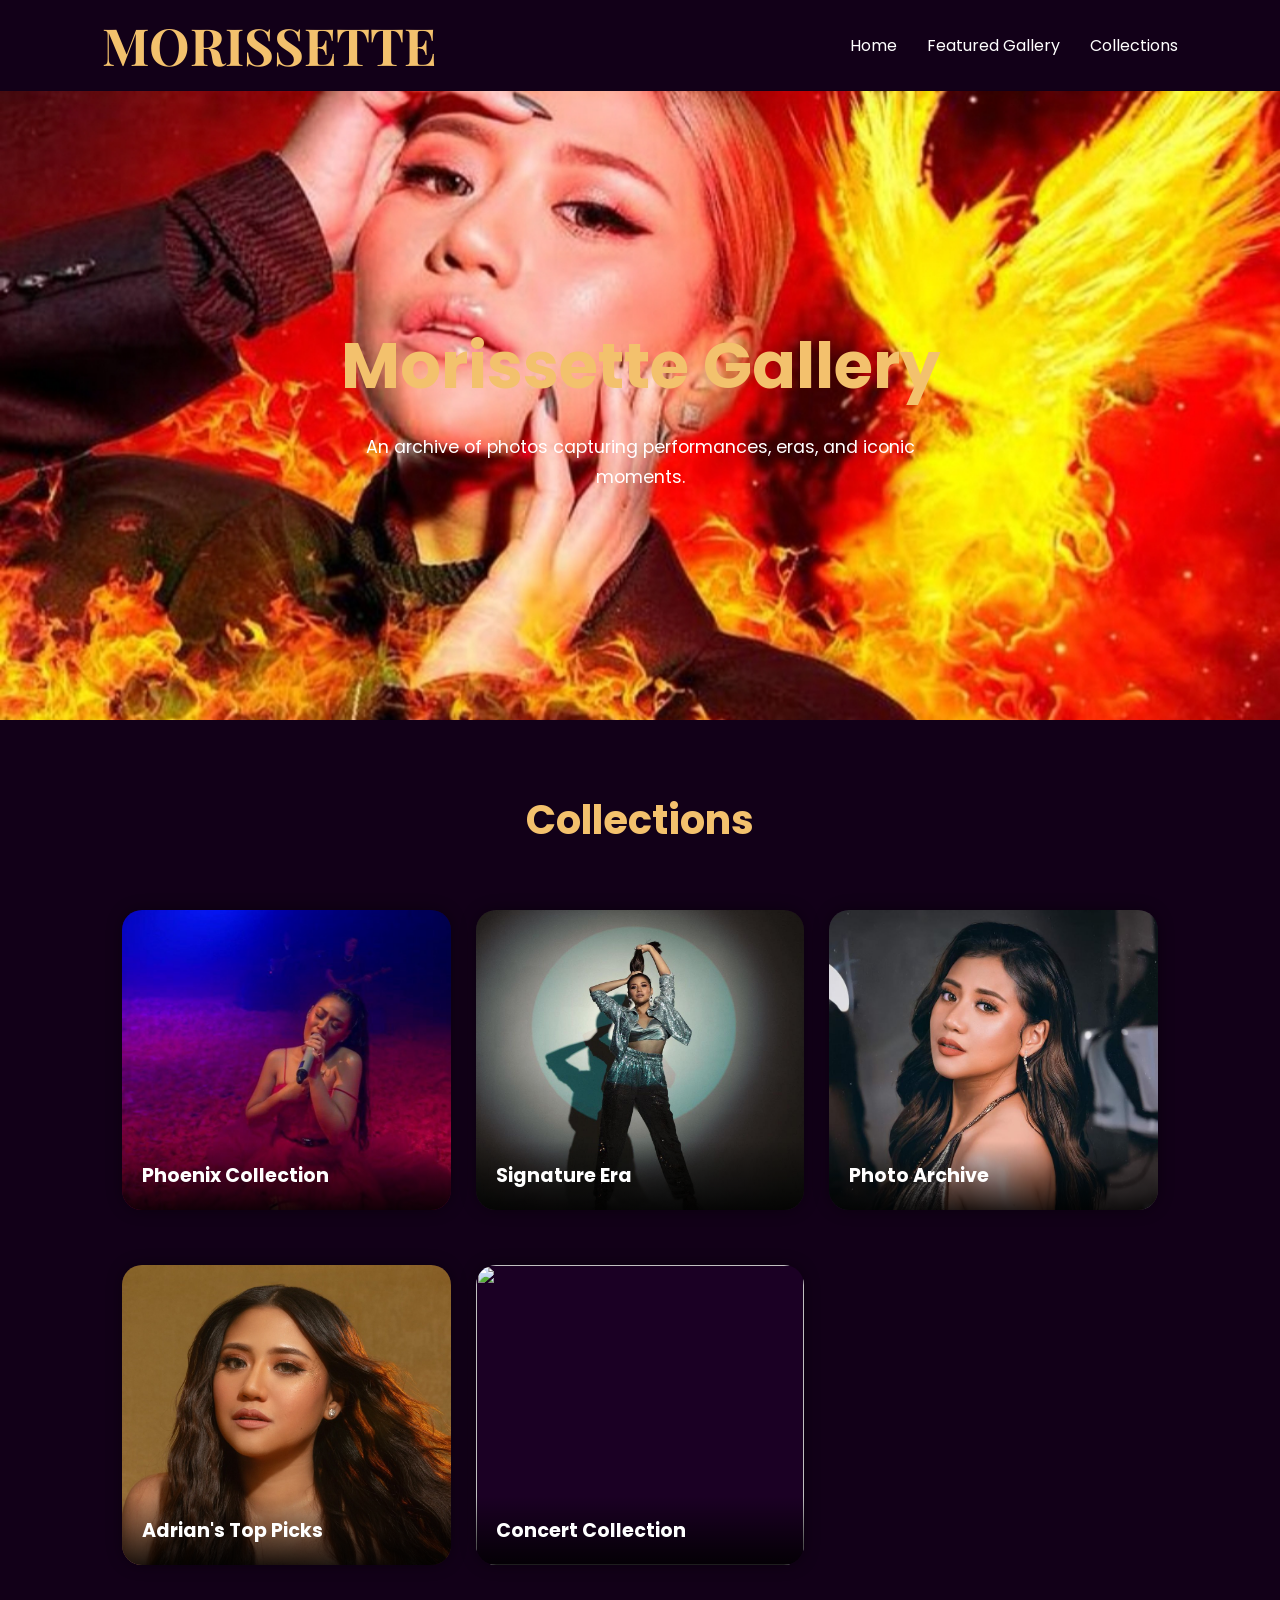
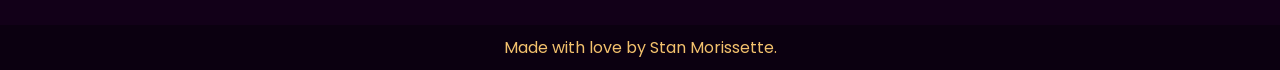
==== Gallery/photoshoot-collection.html @ b3c65b13 "Update photoshoot-collection.html" ====
<!DOCTYPE html>
<html lang="en">
<head>
  <meta charset="UTF-8" />
  <meta name="viewport" content="width=device-width, initial-scale=1.0"/>

  <title>Morissette Gallery</title>

  <link rel="stylesheet" href="../header.css">
  <link rel="stylesheet" href="Phototshoot.css">

  <!-- GOOGLE FONTS -->
  <link href="https://fonts.googleapis.com/css2?family=Playfair+Display:wght@700&family=Poppins:wght@300;400;500;600&display=swap" rel="stylesheet">
</head>

<body>

<!-- =========================
     HEADER
========================= -->

<header>

  <nav>

    <h1 class="logo">MORISSETTE</h1>

    <div class="menu-toggle" onclick="toggleMenu()">
      ☰
    </div>

    <ul class="nav-links">

      <li><a href="../index.html">Home</a></li>
      <li><a href="#featuredGallery">Featured Gallery</a></li>
       <li><a href="#collection">Collections</a></li>

    </ul>

  </nav>

</header>

<main class="page-content">
<section class="featured-gallery" id="featuredGallery">

  <div class="featured-slider"></div>
  
  <div class="featured-overlay">
    <h2>Morissette Gallery</h2>

   <p>
  An archive of photos capturing
  performances, eras, and iconic moments.
</p>
  </div>
 

</section>
</main>
<!-- =========================
     FEATURED SLIDESHOW
========================= -->




<!-- =========================
     ALBUMS
========================= -->

<section class="albums-section" id="collection">

  <h2>Collections</h2>

<div class="album-grid"> 

  <!-- PHOENIX -->
  <div class="album-card" onclick="openAlbum('phoenix')">

    <img src="PhoenixCollection/IMG_20260527_125858_194.jpg">

    <div class="album-info">
      <h3>Phoenix Collection</h3>
    </div>

  </div>


  <!-- SIGNATURE -->
  <div class="album-card" onclick="openAlbum('signature')">

    <img src="SignatureCollection/IMG_20260527_125844_451.jpg">

    <div class="album-info">
      <h3>Signature Era</h3>
    </div>

  </div>


  <!-- ARCHIVE -->
  <div class="album-card" onclick="openAlbum('archive')">

    <img src="PhotoArchive/IMG_20260527_125952_585.jpg">

    <div class="album-info">
      <h3>Photo Archive</h3>
    </div>

  </div>
 <!-- ADRIAN -->
  <div class="album-card" onclick="openAlbum('adrian')">

    <img src="Adrian/IMG_20260531_145000_772.jpg">

    <div class="album-info">
      <h3>Adrian's Top Picks</h3>
    </div>

  </div>

  <!-- CONCERTS -->
  <div class="album-card" onclick="openAlbum('concerts')">

    <img src="Images/Concerts/1.jpg">

    <div class="album-info">
      <h3>Concert Collection</h3>
    </div>

  </div>

</div>



<!-- POPUP MODAL -->

<div class="album-modal" id="albumModal">

  <span class="close-btn" onclick="closeAlbum()">&times;</span>

  <h2 id="albumTitle"></h2>

  <div class="popup-grid" id="popupGrid"></div>

</div>

</section>


<!-- =========================
     FOOTER
========================= -->

<footer>

  <p>
    Made with love by Stan Morissette.
  </p>

</footer>

<script src="PhotoScript.js"> </script>

</body>
</html>
---- header.css ----
/* ========================================
   GLOBAL NAVBAR
======================================== */

header{
  position:fixed;
  top:0;
  left:0;
  width:100%;
  z-index:1000;

  background:#120018;

  transition:0.3s ease;

}

nav{
  position:relative;

  display:flex;
  justify-content:space-between;
  align-items:center;

  padding:20px 8%;

  transition:0.3s ease;
  z-index: 999
}

/* LOGO */

.logo{
  font-family:'Playfair Display', serif;
  color:#f3c16d;

  font-size:clamp(32px,4vw,80px);
  line-height:1;

  transition:0.3s ease;
}

/* NAV LINKS */

.nav-links{
  display:flex;
  align-items:center;
  gap:30px;

  list-style:none;
}

/* LINKS */

nav a{
  text-decoration:none;
  color:white;

  transition:0.3s ease;
}

nav a:hover{
  color:#f3c16d;
}

/* HAMBURGER */

.menu-toggle{
  display:none;

  font-size:32px;
  color:#f3c16d;

  cursor:pointer;

  flex-shrink:0;
  order:2;

  position:relative;
  z-index:2000;
}

/* SHRINK EFFECT */

header.shrink nav{
  padding:10px 8%;
}

header.shrink .logo{
  font-size:40px;
}

header.shrink .nav-links{
  gap:15px;
}

/* MOBILE NAV */

@media(max-width:768px){

  nav{
    flex-wrap:wrap;
    padding:15px 8%;
  }

  .menu-toggle{
    display:block;
  }

  .nav-links{
    display:none;

    position:absolute;
    top:100%;
    left:0;

    width:100%;

    flex-direction:column;
    text-align:center;
    gap:15px;

    margin-top:15px;
    padding:20px 0;

    background:#120018;
  }

  .nav-links.show{
    display:flex;
  }

}




/* ========================================
   GLOBAL
======================================== */

html,
body{
  height:100%;
}

body{
  min-height:100vh;
  display:flex;
  flex-direction:column;

  font-family:'Poppins', sans-serif;
  background:#120018;
  color:white;
}

main{
  flex:1;
}



/* ========================================
   FOOTER
======================================== */

footer{
  padding:10px;

  text-align:center;

  background:#0b0010;
  color:#f3c16d;
}
---- Gallery/Phototshoot.css ----
/* =========================
   GLOBAL
========================= */

*{
  margin:0;
  padding:0;
  box-sizing:border-box;
}

body{
  font-family:'Poppins', sans-serif;
  background:#120018;
  color:white;
}

.page-content{
  margin-top:90px;
}

 #featuredGallery,
 #collection{
  scroll-margin-top:90px;
}

/* =========================
   ALBUM SECTION
========================= */

.albums-section{
  padding:10px 8%;
  position:relative;
}

.albums-section h2{
  text-align:center;
  font-size:2.5rem;
  margin-bottom:40px;
  color:#f3c16d;
  margin-top: 60PX;
}

/* GRID */

.album-grid{
  display:grid;
  grid-template-columns:repeat(auto-fit,minmax(250px,1fr));
  gap:25px;
  padding:20px;
}

/* CARD */

.album-card{
  position:relative;
  overflow:hidden;
  border-radius:20px;
  background:#1b0024;
  text-decoration:none;
  cursor:pointer;
  transition:0.4s ease;
  box-shadow:0 0 15px rgba(0,0,0,0.4);
  margin-bottom: 30px;
}

.album-card:hover{
  transform:translateY(-8px);
}

.album-card img{
  width:100%;
  height:300px;
  object-fit:cover;
  object-position:center top;
  display:block;
  transition:0.4s ease;
}

.album-card:hover img{
  transform:scale(1.05);
}

/* INFO */

.album-info{
  position:absolute;
  bottom:0;
  width:100%;
  padding:20px;
  background:linear-gradient(to top, rgba(0,0,0,0.85), transparent);
}

.album-info h3{
  color:#fff;
  font-size:1.2rem;
}

.album-info p{
  color:#ddd;
  font-size:0.95rem;
  line-height:1.6;
}

/* =========================
   FEATURED SLIDESHOW
========================= */

.featured-gallery{
  position:relative;
  width:100%;
  height:70vh;

  display:flex;
  justify-content:center;
  align-items:center;

  overflow:hidden;
}



/* SLIDER */

.featured-slider{
  position:relative;
  width:90%;
  height:500px;
  overflow:hidden;
}

/* SLIDES BASE */

.featured-slider{
  position:relative;
  width:100%;
  height:100%;
}

.featured-slide{
  position:absolute;
  inset:0;
  opacity:0;
  transition:opacity .8s ease;
}

.featured-slide.active{
  opacity:1;
  z-index:2;
}

.featured-slide img{
  width:100%;
  height:100%;
  object-fit:cover;
  object-position:center 20%;
  display:block;
}

/* ACTIVE / PREV / NEXT */

/* OVERLAY TEXT */

.featured-overlay{
  position:absolute;
  inset:0;
  z-index:10;

  display:flex;
  flex-direction:column;
  justify-content:center;
  align-items:center;

  text-align:center;
  padding:20px;
}

.featured-overlay h2{
  font-size:4rem;
  color:#f3c16d;
  margin-bottom:20px;
}

.featured-overlay p{
  max-width:600px;
  font-size:1.1rem;
  line-height:1.7;
}

/* =========================
   RESPONSIVE
========================= */

@media (max-width:1024px){

  .featured-overlay h2{
    font-size:3rem;
  }

  .featured-overlay p{
    font-size:1rem;
  }
}

@media (max-width:768px){

  .featured-gallery{
    height:60vh;
  }

   .featured-overlay{
    height:60vh;
  }
  .featured-overlay h2{
    font-size:2.2rem;
  }

  .featured-overlay p{
    font-size:0.9rem;
  }

  .album-card img{
    height:340px;
  }

.albums-section{
  margin-top: 15px;
  padding:10px 8%;
  position:relative;
}


}

@media (max-width:480px){

  .featured-overlay h2{
    font-size:1.8rem;
  }

  .album-card img{
    height:200px;
  }

  .album-info h3{
    font-size:1.1rem;
  }

  .album-info p{
    font-size:0.85rem;
  }
}

/* =========================
   MODAL
========================= */

.album-modal{
  position:fixed;
  inset:0;
  background:rgba(0,0,0,0.96);
  z-index:9999;

  opacity:0;
  visibility:hidden;

  transition:0.35s ease;

  overflow-y:auto;
  padding:90px 5% 50px;
}

.album-modal.active{
  opacity:1;
  visibility:visible;
}

.album-modal h2{
  text-align:center;
  margin-bottom:40px;
  font-size:2rem;
  color:white;
}

/* POPUP GRID */

.popup-grid{
  display:grid;
  grid-template-columns:repeat(auto-fit,minmax(220px,1fr));
  gap:20px;
}

.popup-grid img{
  width:100%;
  border-radius:18px;
  object-fit:cover;
  transition:0.3s;
}

.popup-grid img:hover{
  transform:scale(1.03);
}

/* CLOSE BUTTON */

.close-btn{
  position:fixed;
  top:20px;
  right:30px;
  font-size:3rem;
  color:white;
  cursor:pointer;
  z-index:10000;
  transition:0.3s;
}

.close-btn:hover{
  transform:rotate(90deg);
}
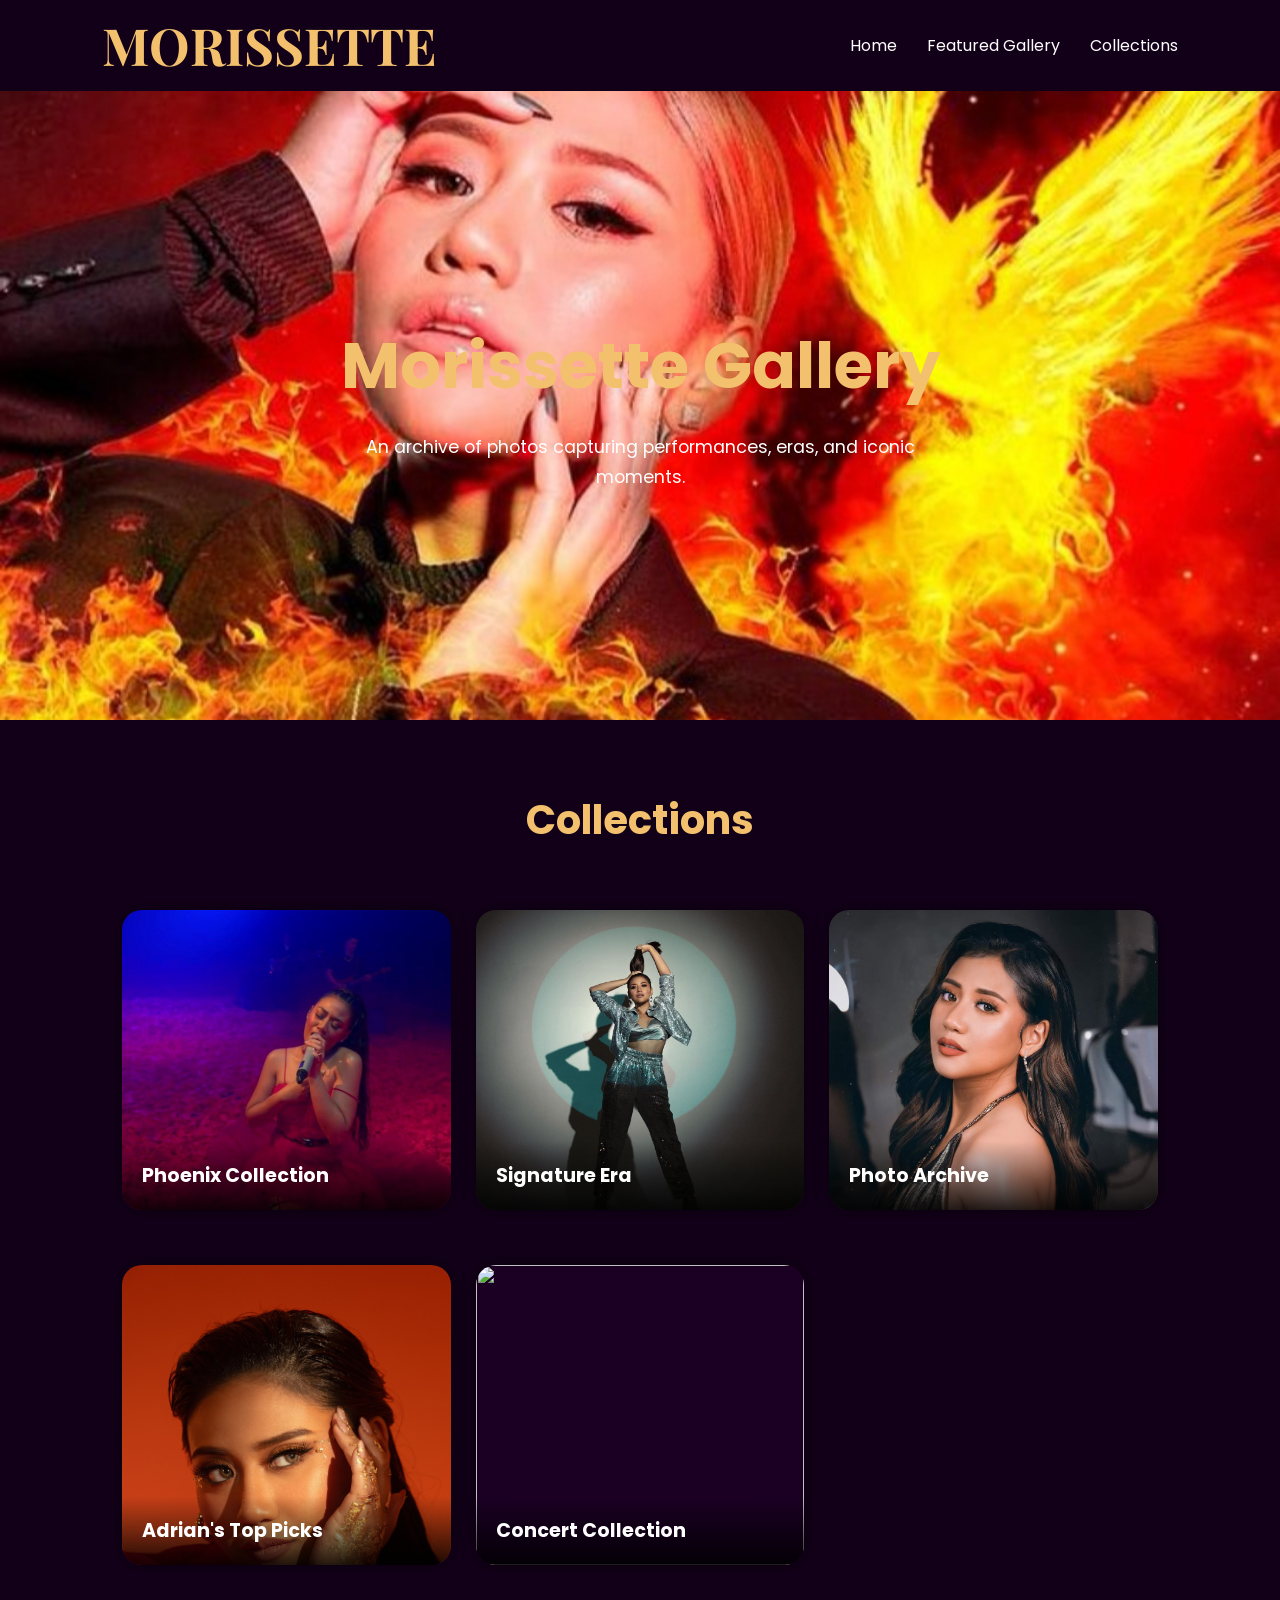
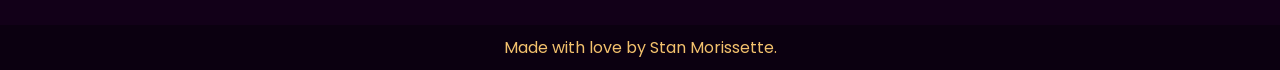
==== commit 1da20a17: "Update photoshoot-collection.html" ====
--- a/Gallery/photoshoot-collection.html
+++ b/Gallery/photoshoot-collection.html
@@ -112,7 +112,7 @@
  <!-- ADRIAN -->
   <div class="album-card" onclick="openAlbum('adrian')">
 
-    <img src="Adrian/IMG_20260531_145000_772.jpg">
+    <img src="Adrian/IMG_20260531_145129_181.jpg">
 
     <div class="album-info">
       <h3>Adrian's Top Picks</h3>
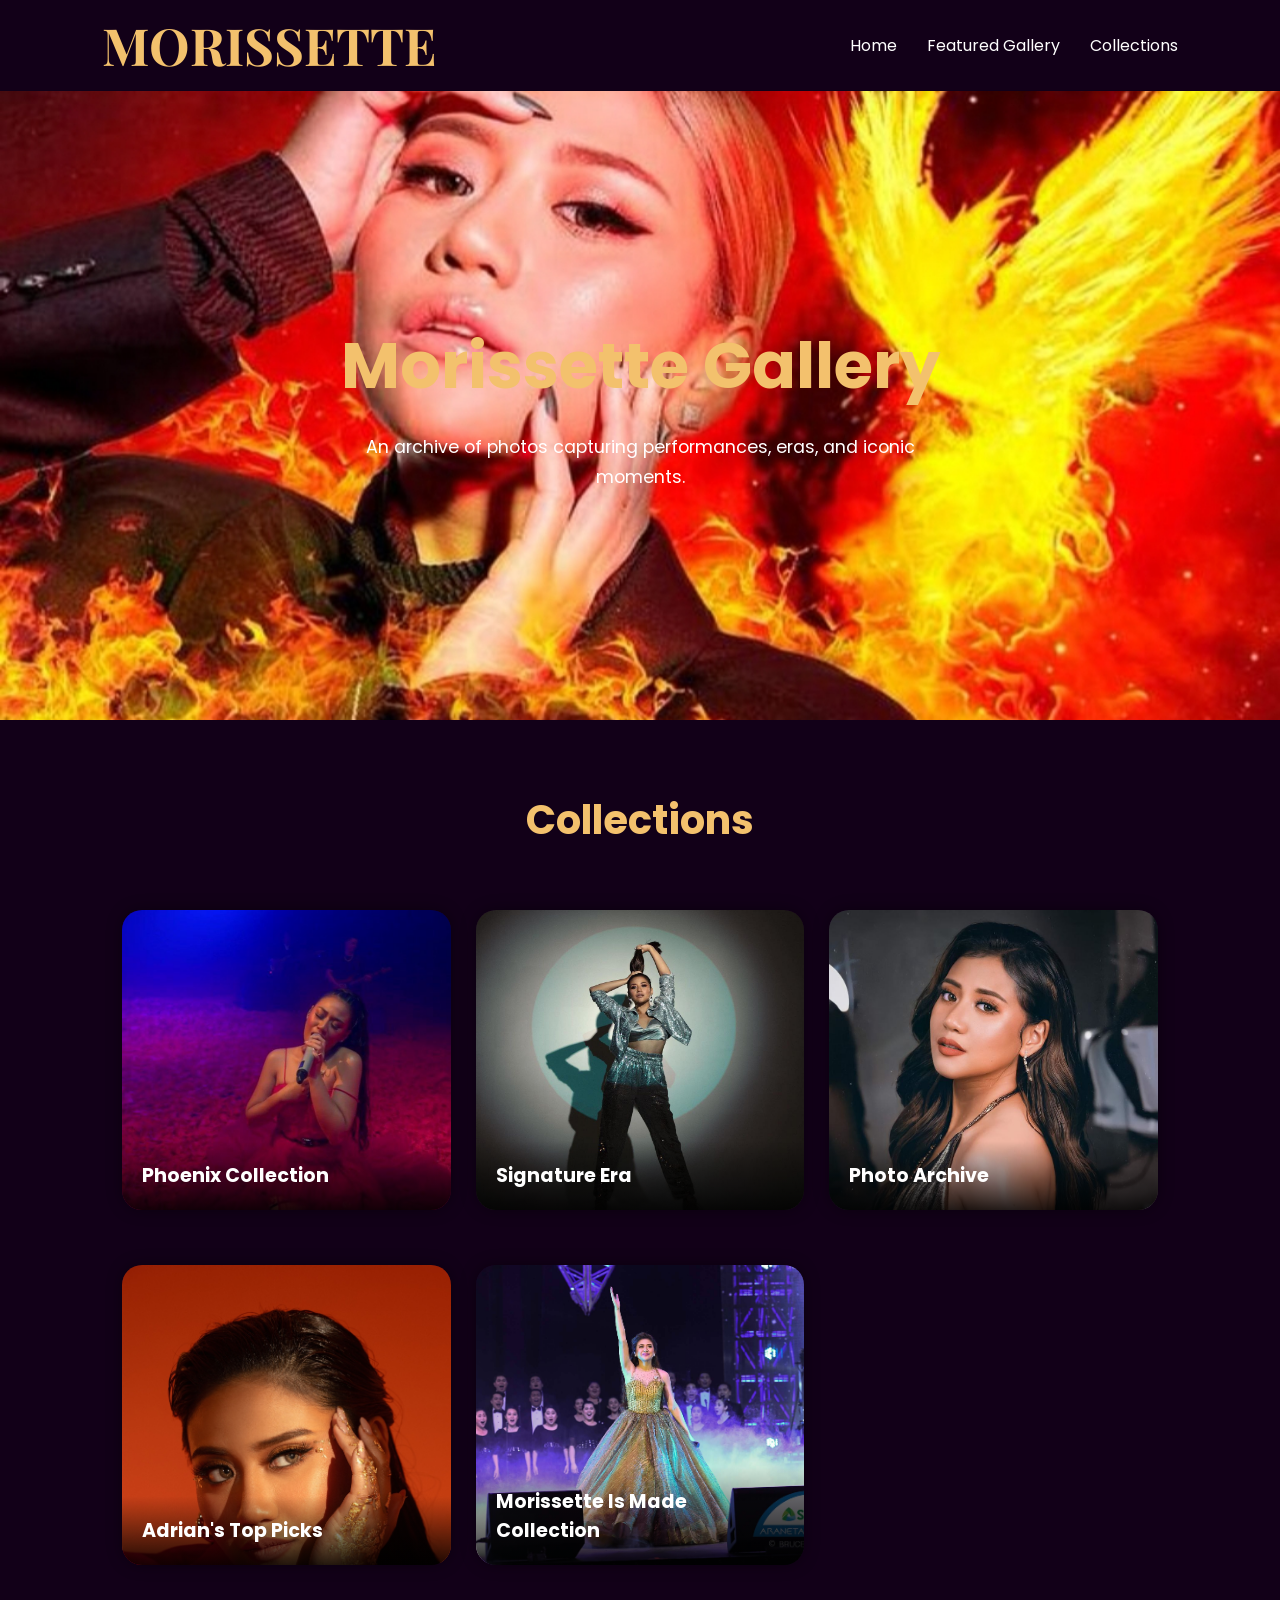
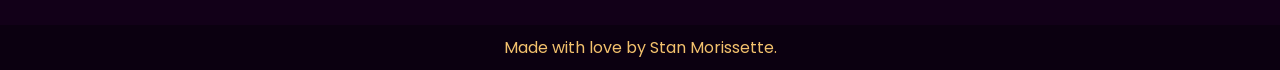
==== commit bbe85396: "Update photoshoot-collection.html" ====
--- a/Gallery/photoshoot-collection.html
+++ b/Gallery/photoshoot-collection.html
@@ -123,10 +123,10 @@
   <!-- CONCERTS -->
   <div class="album-card" onclick="openAlbum('concerts')">
 
-    <img src="Images/Concerts/1.jpg">
+    <img src="MorissetteIsMade/IMG_20260531_144338_233.jpg">
 
     <div class="album-info">
-      <h3>Concert Collection</h3>
+      <h3>Morissette Is Made Collection</h3>
     </div>
 
   </div>
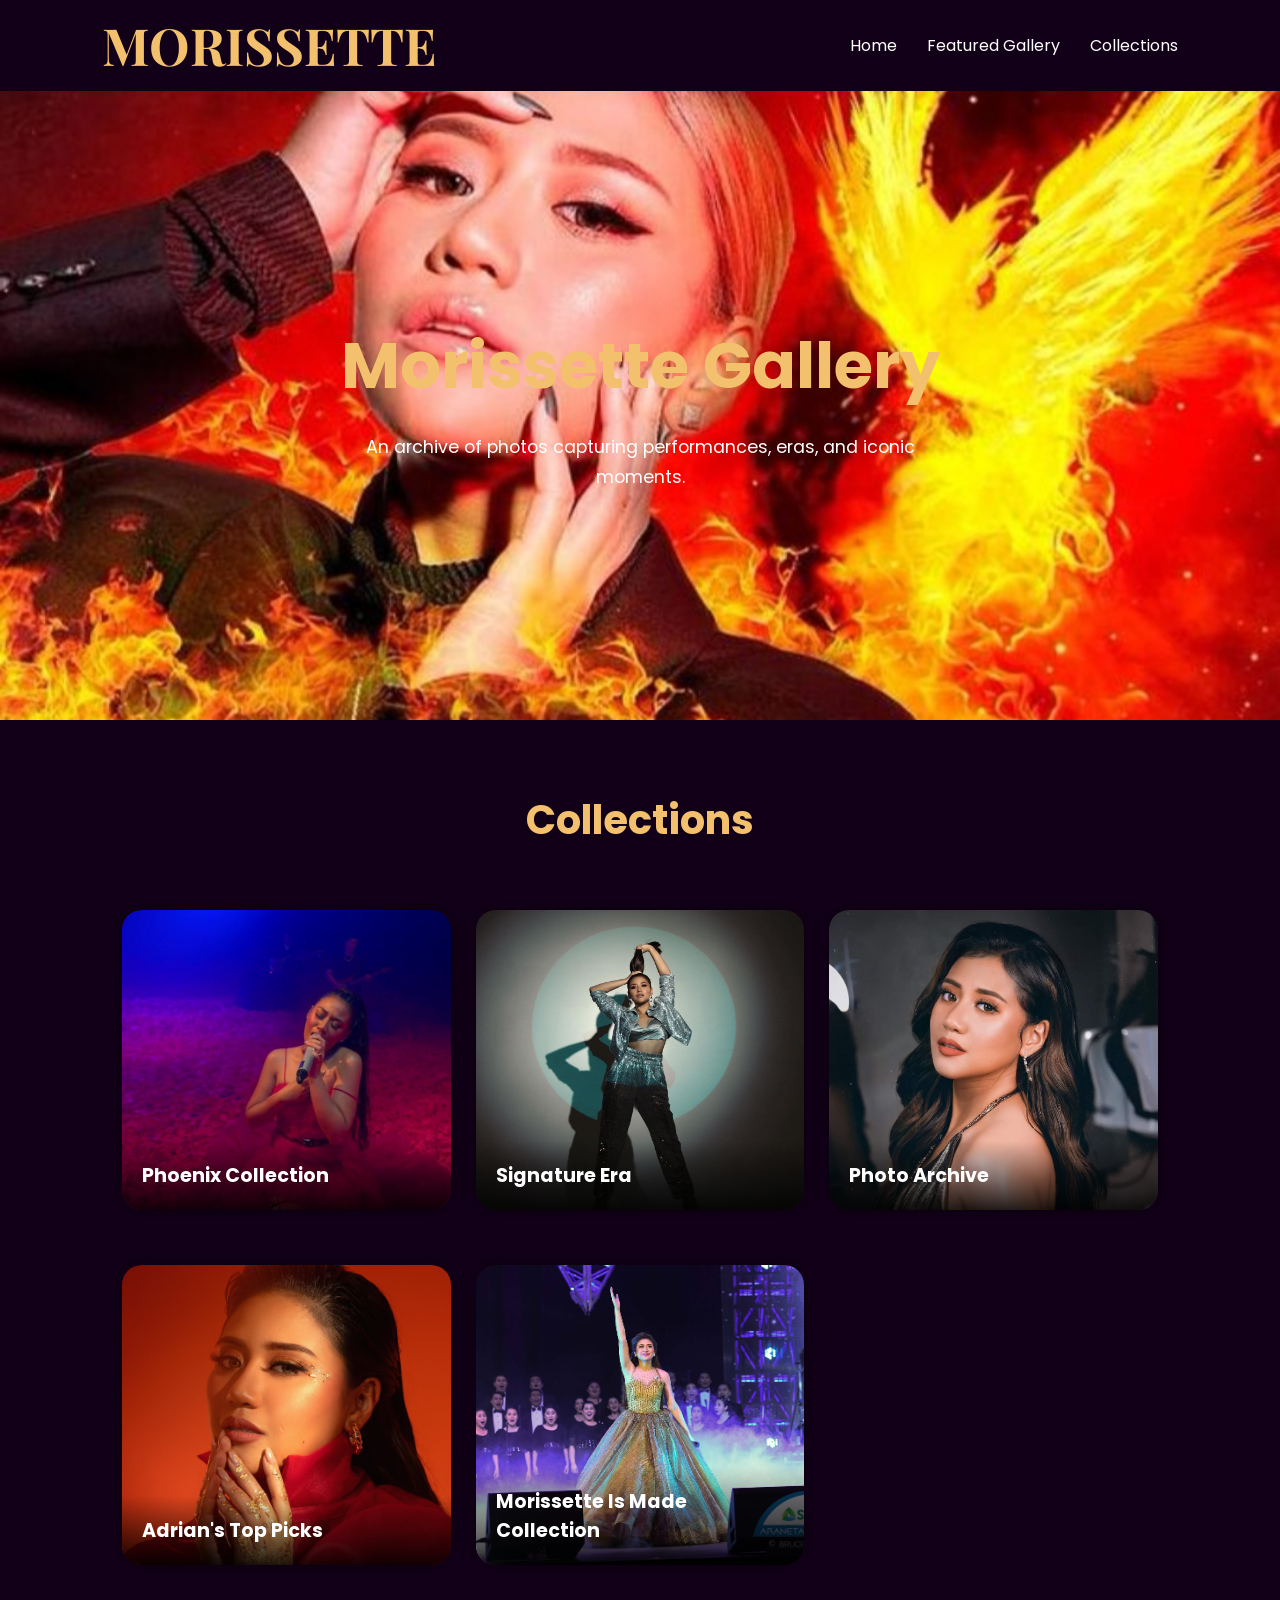
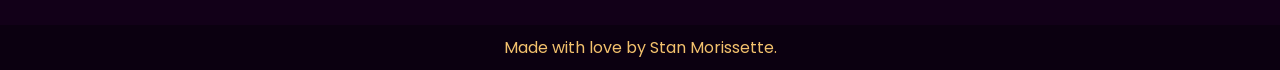
==== commit 247f7273: "Update photoshoot-collection.html" ====
--- a/Gallery/photoshoot-collection.html
+++ b/Gallery/photoshoot-collection.html
@@ -112,7 +112,7 @@
  <!-- ADRIAN -->
   <div class="album-card" onclick="openAlbum('adrian')">
 
-    <img src="Adrian/IMG_20260531_145129_181.jpg">
+    <img src="Adrian/20260531_162906.jpg">
 
     <div class="album-info">
       <h3>Adrian's Top Picks</h3>
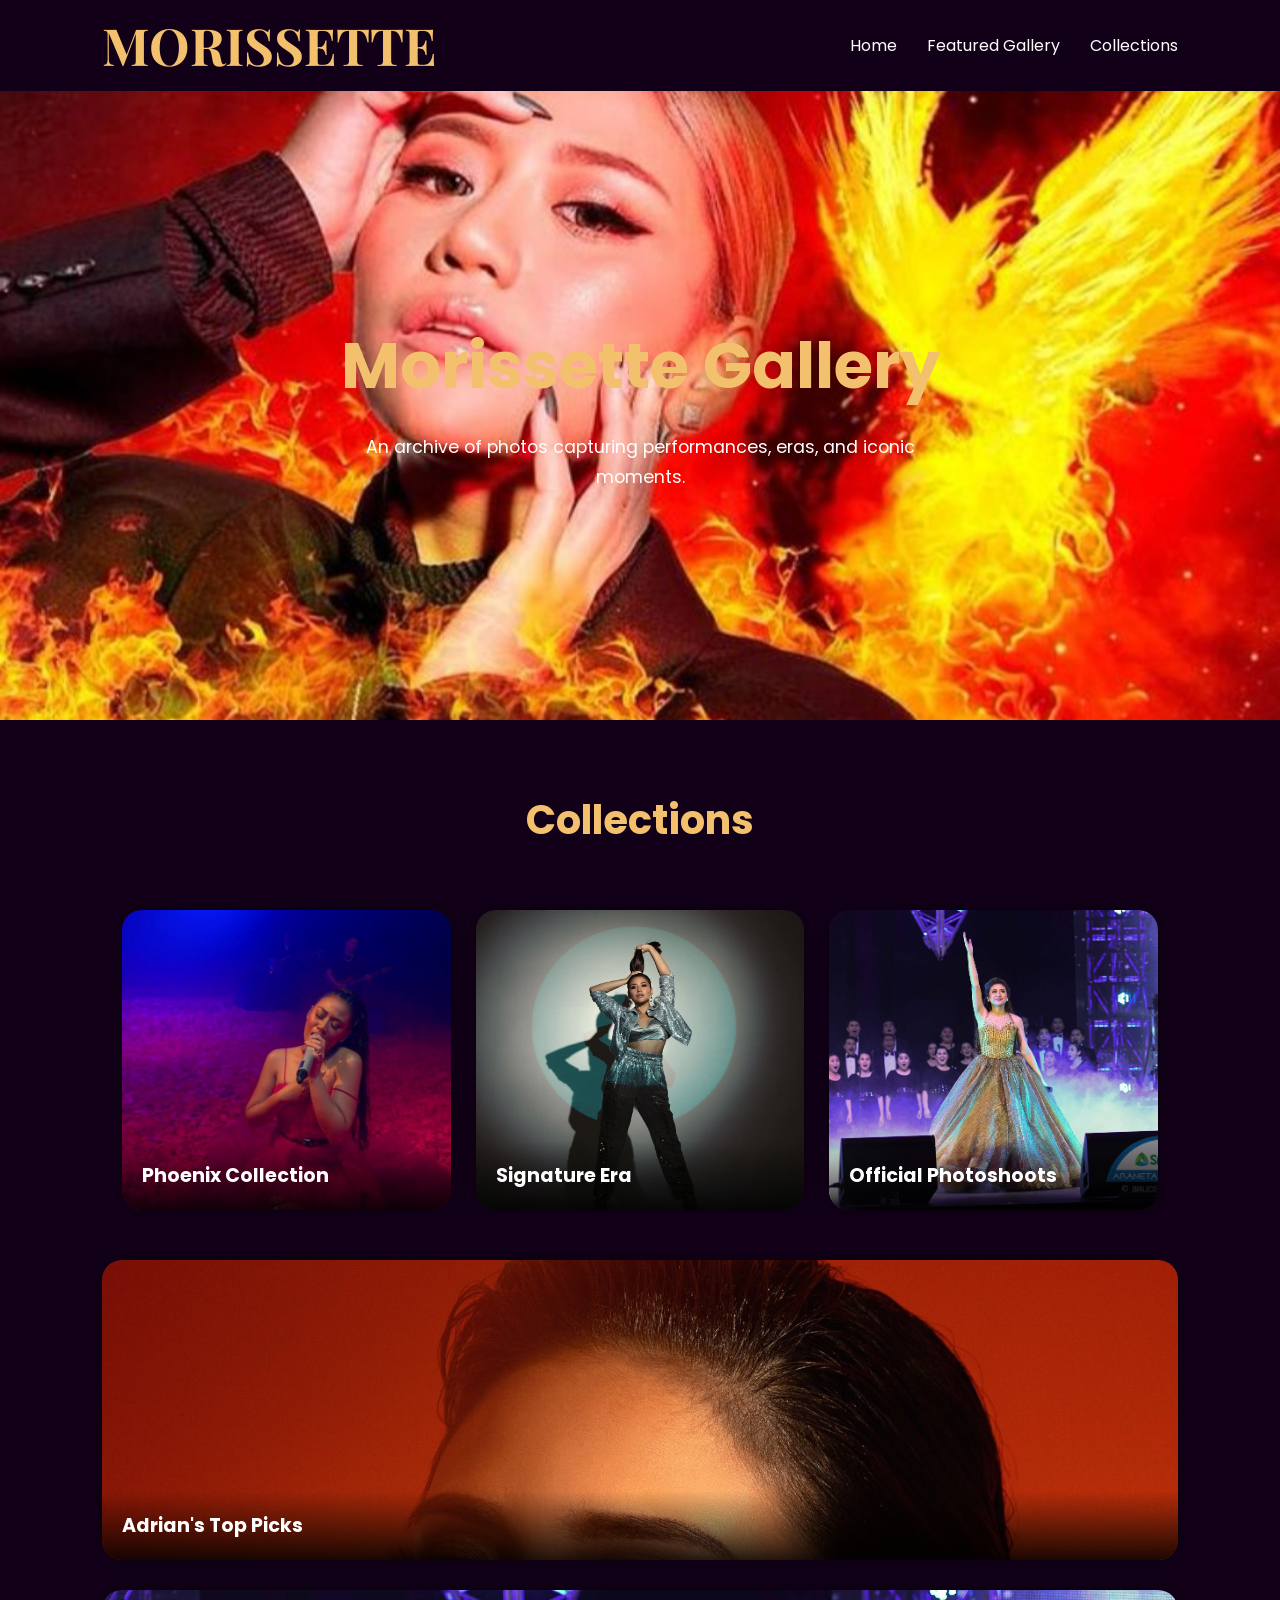
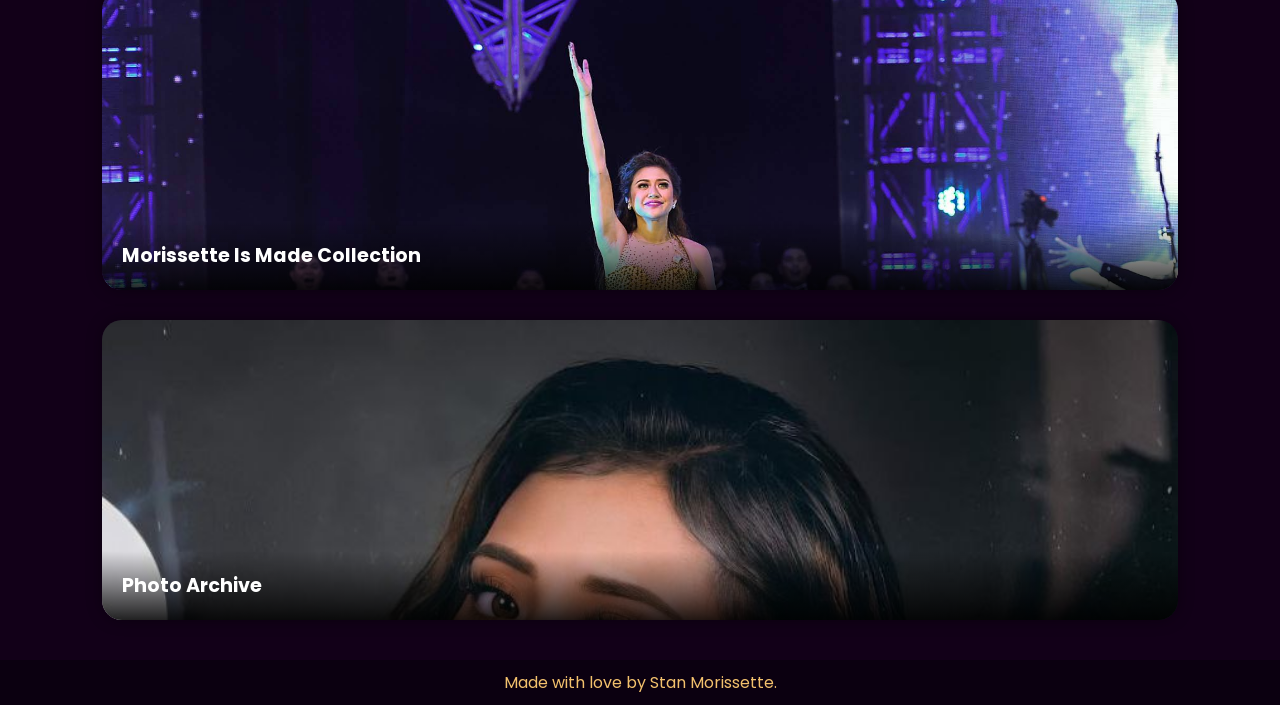
==== commit 31bed152: "Update photoshoot-collection.html" ====
--- a/Gallery/photoshoot-collection.html
+++ b/Gallery/photoshoot-collection.html
@@ -98,15 +98,19 @@
 
   </div>
 
+    <!-- CONCERTS -->
+  <div class="album-card" onclick="openAlbum('photoshoot')">
 
-  <!-- ARCHIVE -->
-  <div class="album-card" onclick="openAlbum('archive')">
-
-    <img src="PhotoArchive/IMG_20260527_125952_585.jpg">
+    <img src="MorissetteIsMade/IMG_20260531_144338_233.jpg">
 
     <div class="album-info">
-      <h3>Photo Archive</h3>
+      <h3>Official Photoshoots</h3>
     </div>
+
+  </div>
+
+
+
 
   </div>
  <!-- ADRIAN -->
@@ -130,6 +134,15 @@
     </div>
 
   </div>
+
+    <!-- ARCHIVE -->
+  <div class="album-card" onclick="openAlbum('archive')">
+
+    <img src="PhotoArchive/IMG_20260527_125952_585.jpg">
+
+    <div class="album-info">
+      <h3>Photo Archive</h3>
+    </div>
 
 </div>
 
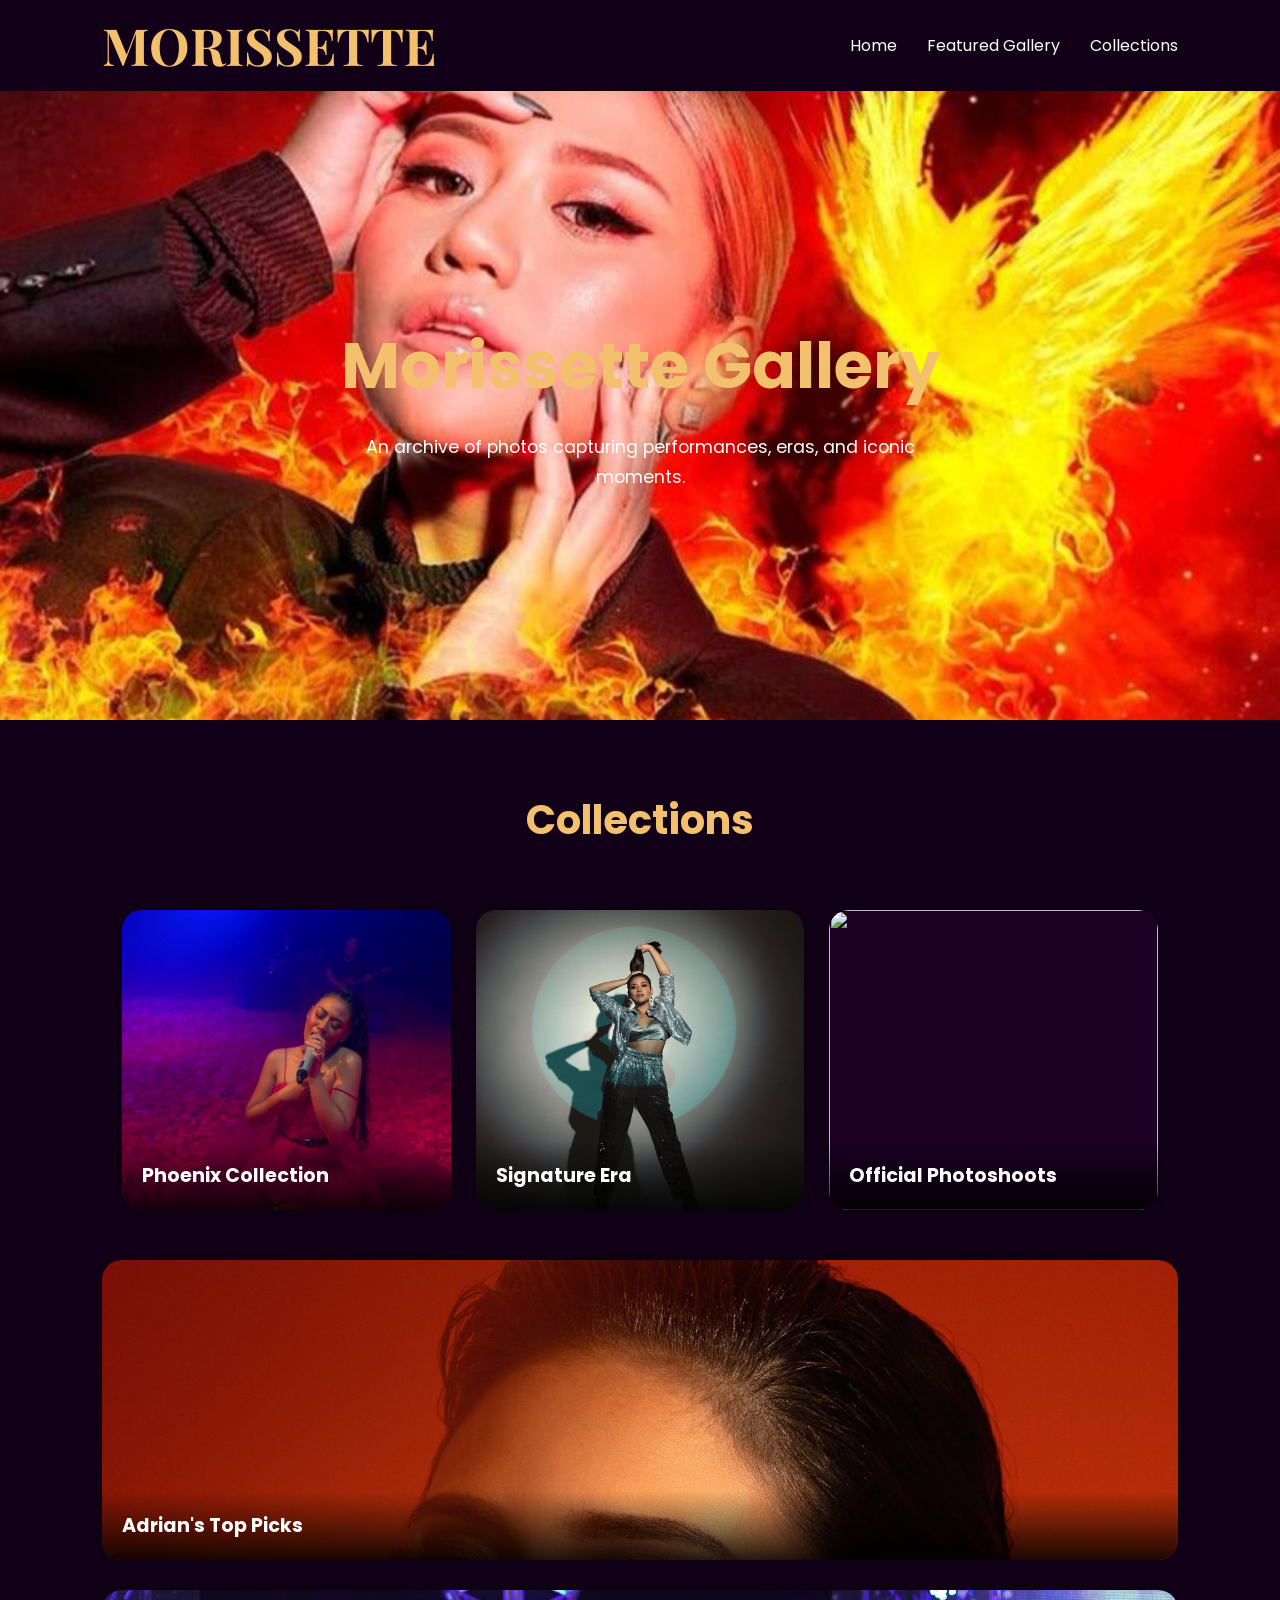
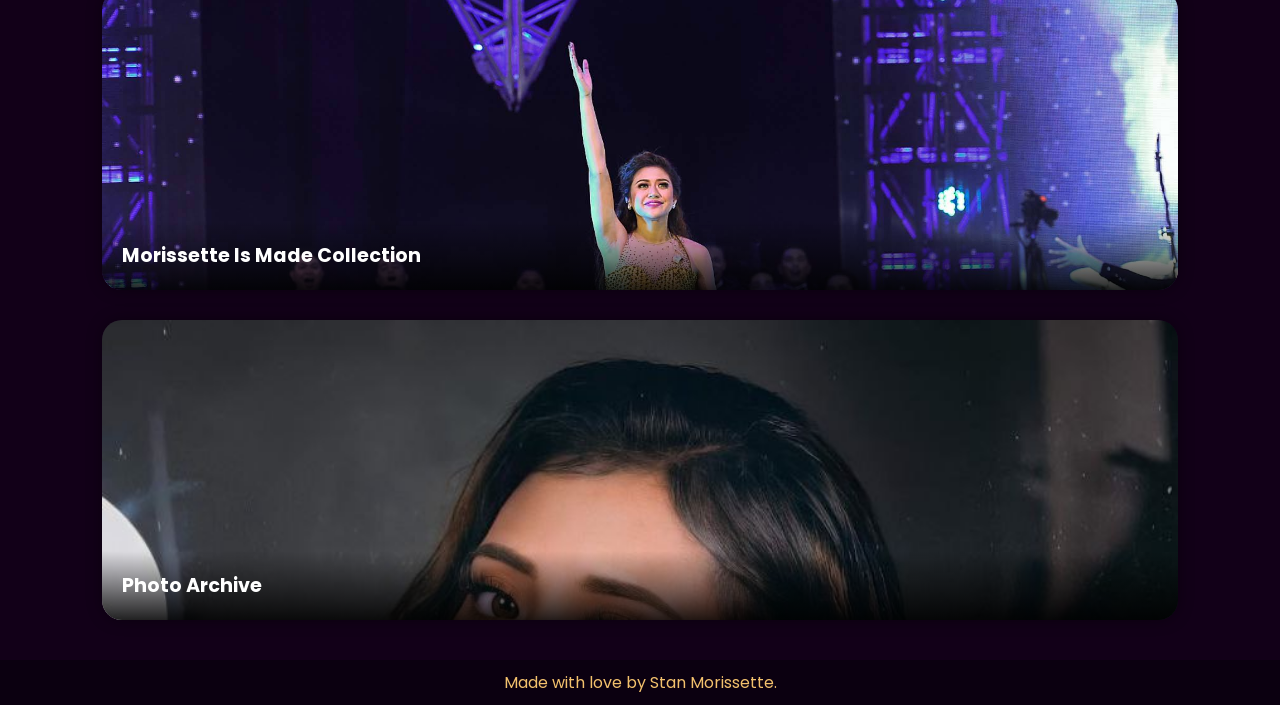
==== commit f01fedc4: "Update photoshoot-collection.html" ====
--- a/Gallery/photoshoot-collection.html
+++ b/Gallery/photoshoot-collection.html
@@ -101,7 +101,7 @@
     <!-- CONCERTS -->
   <div class="album-card" onclick="openAlbum('photoshoot')">
 
-    <img src="MorissetteIsMade/IMG_20260531_144338_233.jpg">
+    <img src="OfficialPhotoshoot/IMG_20260531_145023_784.jpg">
 
     <div class="album-info">
       <h3>Official Photoshoots</h3>
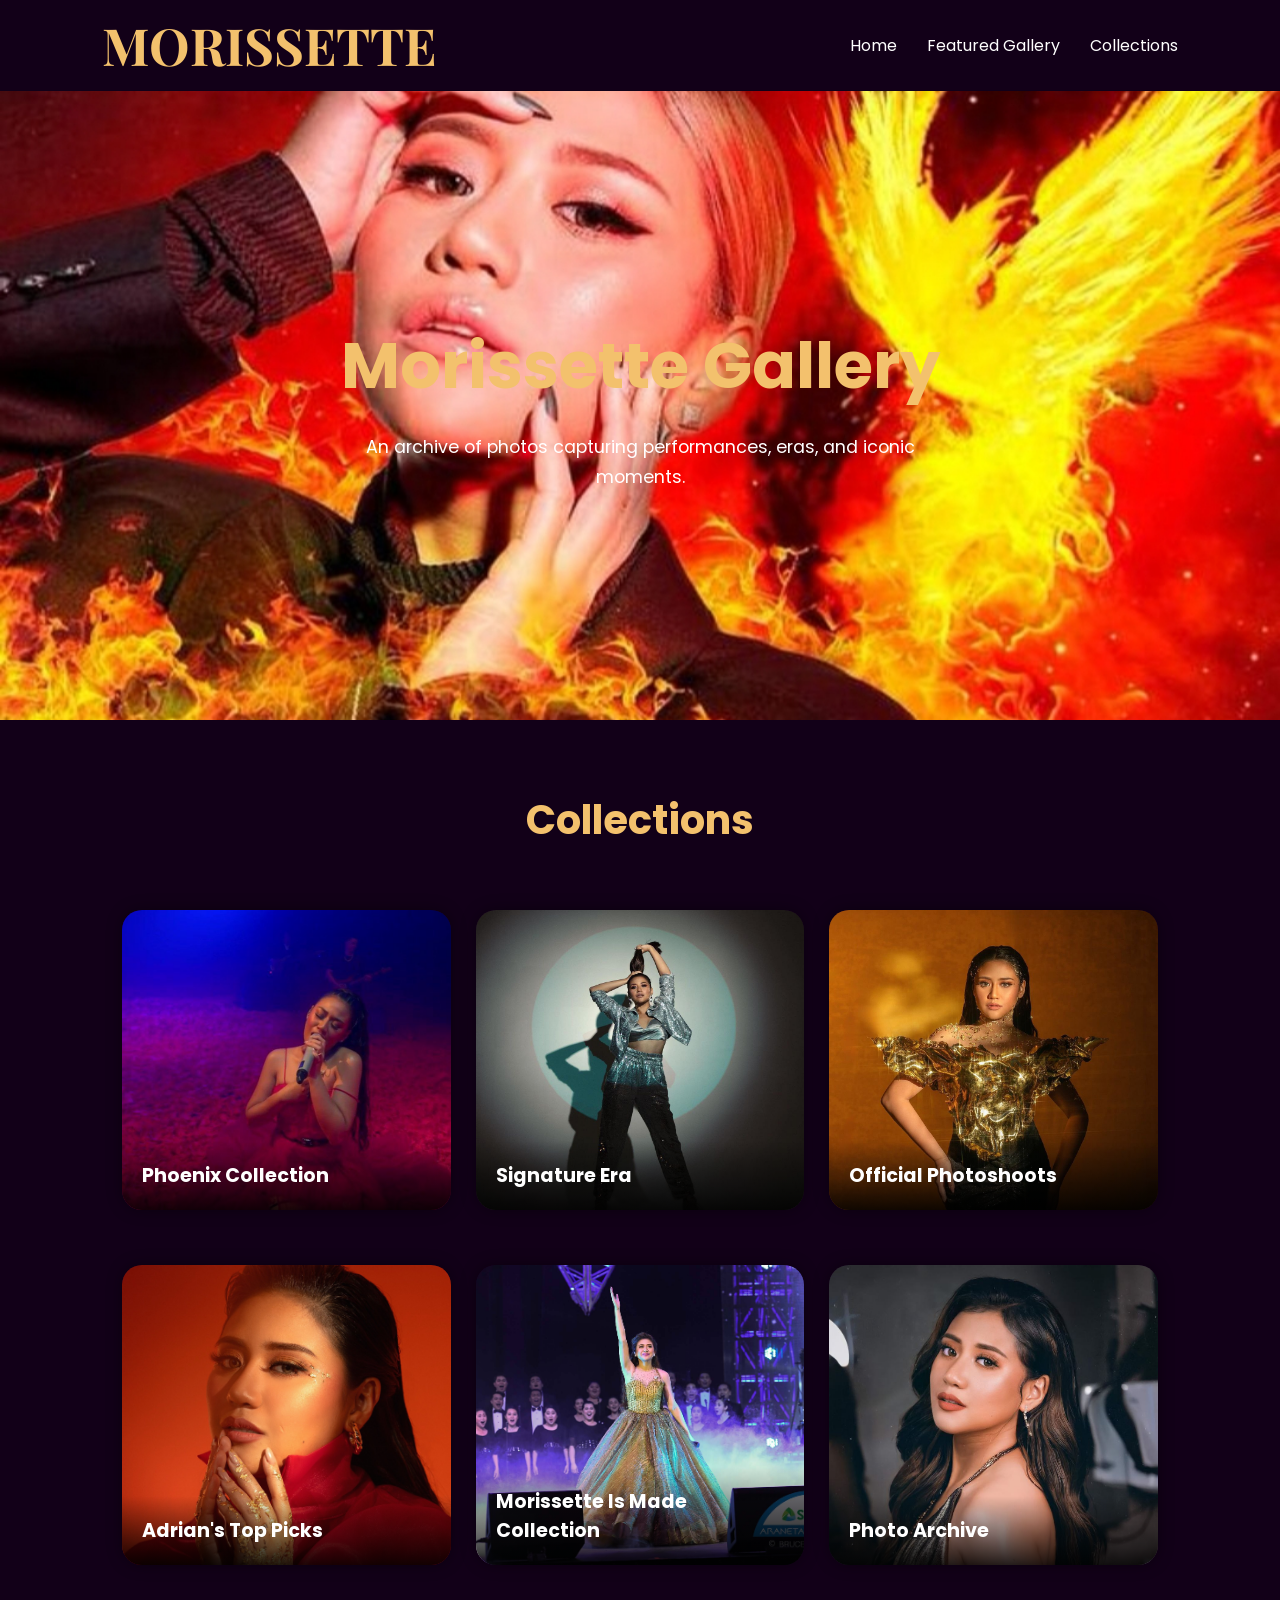
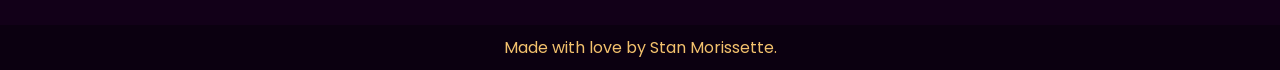
==== commit 4fb97532: "Update photoshoot-collection.html" ====
--- a/Gallery/photoshoot-collection.html
+++ b/Gallery/photoshoot-collection.html
@@ -109,10 +109,6 @@
 
   </div>
 
-
-
-
-  </div>
  <!-- ADRIAN -->
   <div class="album-card" onclick="openAlbum('adrian')">
 
@@ -146,6 +142,7 @@
 
 </div>
 
+</div>
 
 
 <!-- POPUP MODAL -->
@@ -159,6 +156,7 @@
   <div class="popup-grid" id="popupGrid"></div>
 
 </div>
+
 
 </section>
 
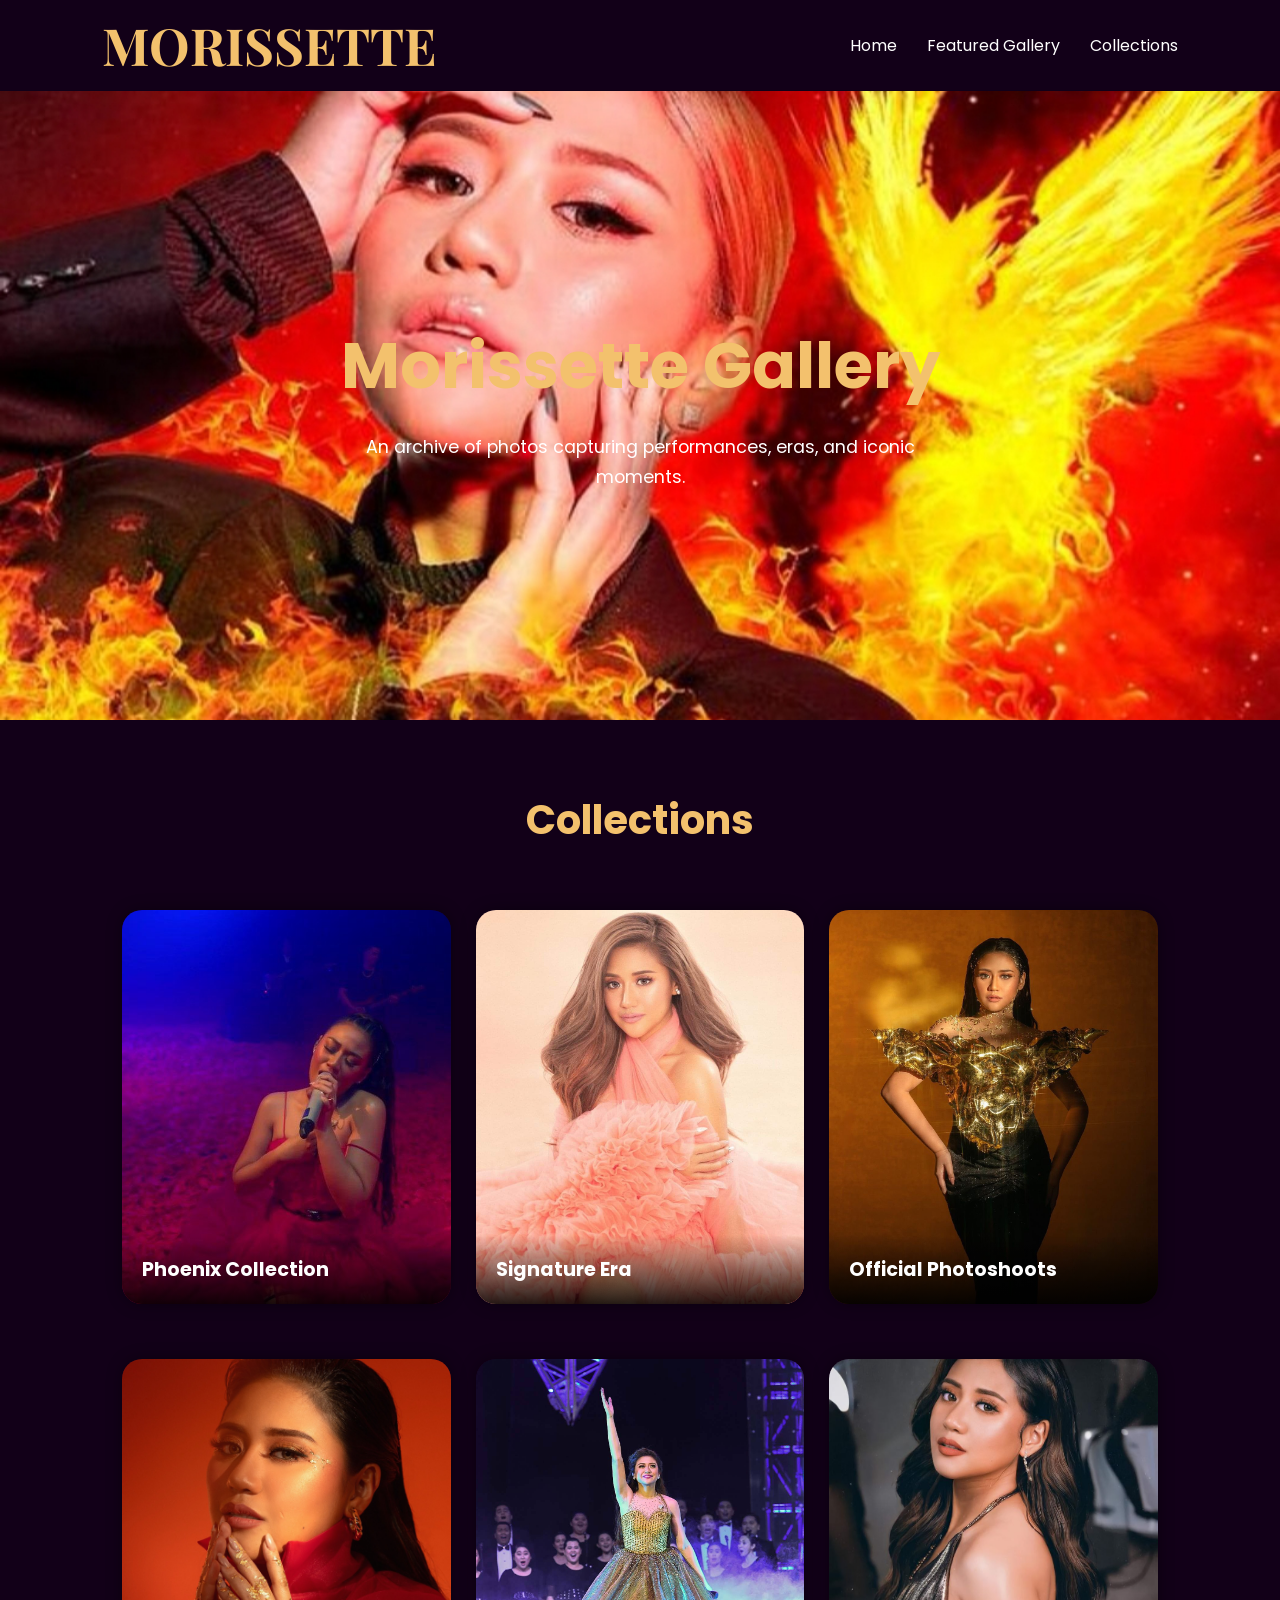
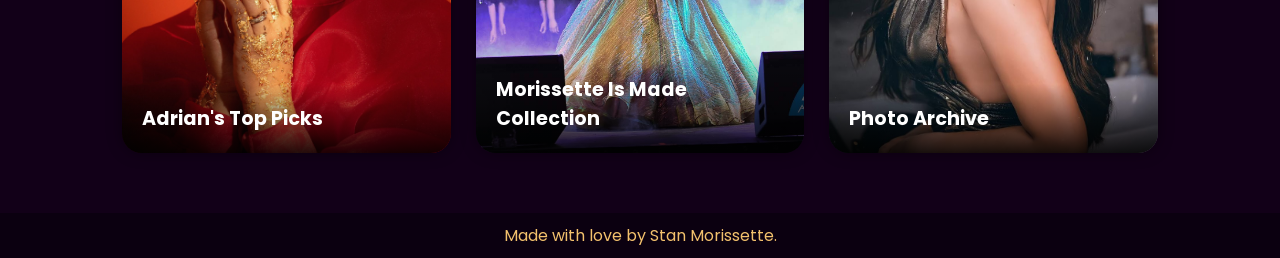
==== commit 675a19fd: "Update photoshoot-collection.html" ====
--- a/Gallery/photoshoot-collection.html
+++ b/Gallery/photoshoot-collection.html
@@ -90,7 +90,7 @@
   <!-- SIGNATURE -->
   <div class="album-card" onclick="openAlbum('signature')">
 
-    <img src="SignatureCollection/IMG_20260527_125844_451.jpg">
+    <img src="SignatureCollection/IMG_20260531_144715_803.jpg">
 
     <div class="album-info">
       <h3>Signature Era</h3>
--- a/Gallery/Phototshoot.css
+++ b/Gallery/Phototshoot.css
@@ -47,6 +47,7 @@
   grid-template-columns:repeat(auto-fit,minmax(250px,1fr));
   gap:25px;
   padding:20px;
+  align-items:start; /* IMPORTANT */
 }
 
 /* CARD */
@@ -61,19 +62,22 @@
   transition:0.4s ease;
   box-shadow:0 0 15px rgba(0,0,0,0.4);
   margin-bottom: 30px;
+  z-index:1;
 }
 
 .album-card:hover{
   transform:translateY(-8px);
+    z-index:10;
 }
 
 .album-card img{
-  width:100%;
-  height:300px;
-  object-fit:cover;
-  object-position:center top;
+   width:100%;
+  aspect-ratio: 1 / 1.2;
+  object-fit:cover;
   display:block;
   transition:0.4s ease;
+
+  
 }
 
 .album-card:hover img{
@@ -199,6 +203,8 @@
   .featured-overlay p{
     font-size:1rem;
   }
+
+
 }
 
 @media (max-width:768px){
@@ -219,15 +225,25 @@
   }
 
   .album-card img{
-    height:340px;
-  }
+   width:100%;
+  aspect-ratio: 1 / 1.2;
+  object-fit:cover;
+  display:block;
+  transition:0.4s ease;
+}
+
+.album-grid{
+  grid-template-columns: repeat(2, 1fr);
+}
 
 .albums-section{
   margin-top: 15px;
   padding:10px 8%;
   position:relative;
 }
-
+ .album-info h3{
+    font-size:1rem;
+  }
 
 }
 
@@ -237,12 +253,26 @@
     font-size:1.8rem;
   }
 
-  .album-card img{
-    height:200px;
-  }
+
+
+.album-card img{
+   width:100%;
+  aspect-ratio: 1 / 1.2;
+  object-fit:cover;
+  display:block;
+  transition:0.4s ease;
+
+  
+}
+
+.album-grid{
+  grid-template-columns: repeat(2, 1fr);
+}
+
+
 
   .album-info h3{
-    font-size:1.1rem;
+    font-size:1rem;
   }
 
   .album-info p{
